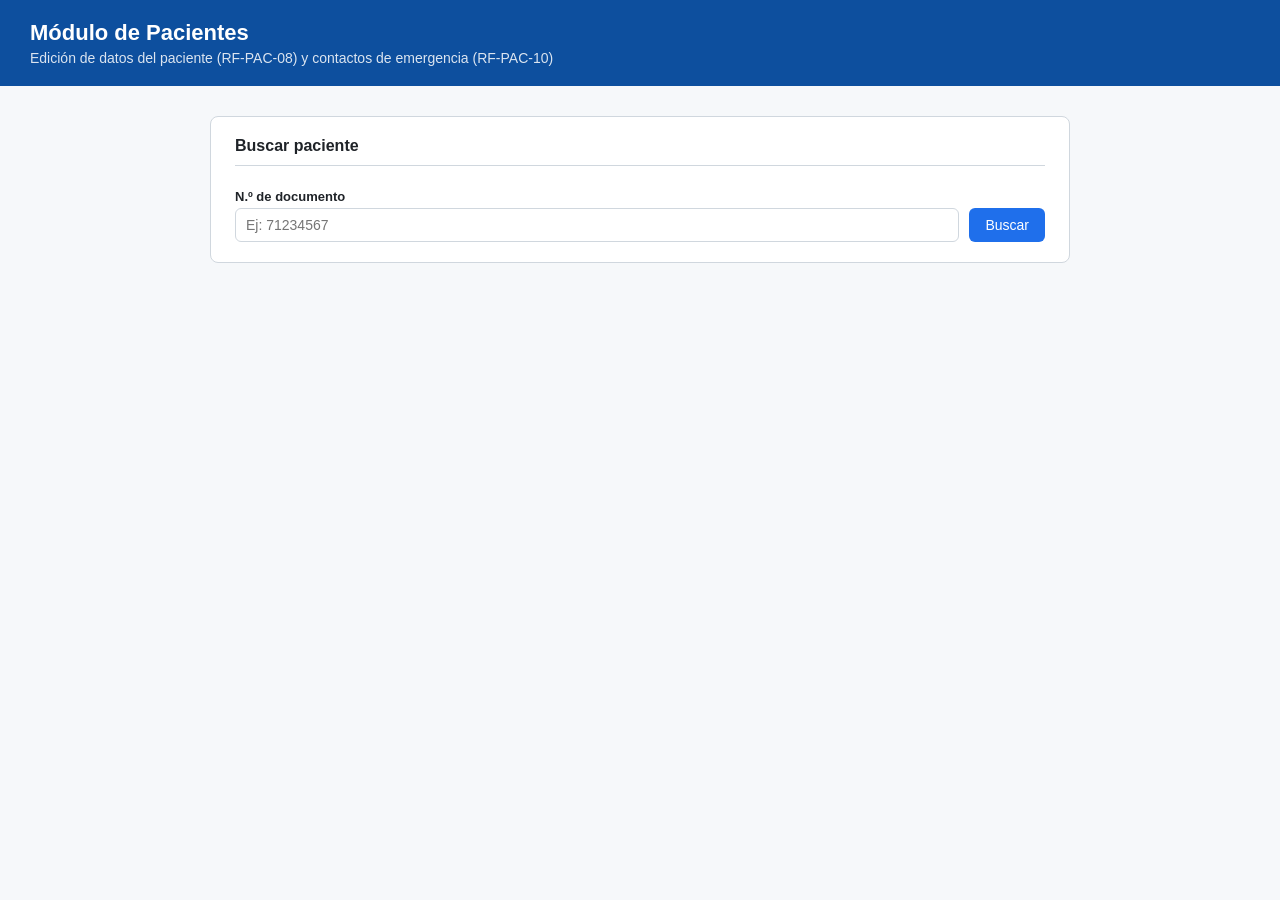
==== pacientes/src/main/resources/static/index.html @ 8ce9648b "agrega interfaz web para editar paciente y gestionar contactos de emergencia (RF-PAC-08, RF-PAC-10)" ====
<!DOCTYPE html>
<html lang="es">
<head>
<meta charset="UTF-8">
<meta name="viewport" content="width=device-width, initial-scale=1.0">
<title>Pacientes - Buscar</title>
<link rel="stylesheet" href="css/estilos.css">
</head>
<body>

<header>
    <h1>Módulo de Pacientes</h1>
    <p>Edición de datos del paciente (RF-PAC-08) y contactos de emergencia (RF-PAC-10)</p>
</header>

<main>
    <section>
        <h2>Buscar paciente</h2>
        <div class="fila-busqueda">
            <div>
                <label for="inputBusqueda">N.º de documento</label>
                <input id="inputBusqueda" type="text" placeholder="Ej: 71234567">
            </div>
            <button onclick="buscarPaciente()">Buscar</button>
        </div>
        <div id="mensajeBusqueda" class="mensaje"></div>
    </section>
</main>

<script src="js/comun.js"></script>
<script>
    async function buscarPaciente() {
        const documento = document.getElementById('inputBusqueda').value.trim();
        if (!documento) {
            mostrarMensaje('mensajeBusqueda', 'Ingresa un número de documento.', 'error');
            return;
        }
        try {
            const resp = await fetch(`${API_BASE}/documento/${encodeURIComponent(documento)}`);
            if (resp.status === 404) {
                mostrarMensaje('mensajeBusqueda', 'No se encontró ningún paciente con ese documento.', 'error');
                return;
            }
            if (!resp.ok) throw new Error('Error al buscar paciente');

            const paciente = await resp.json();
            irAPaciente(paciente.idPaciente);
        } catch (err) {
            mostrarMensaje('mensajeBusqueda', 'Error de conexión con la API: ' + err.message, 'error');
        }
    }

    document.getElementById('inputBusqueda').addEventListener('keydown', (e) => {
        if (e.key === 'Enter') buscarPaciente();
    });
</script>

</body>
</html>
---- pacientes/src/main/resources/static/css/estilos.css ----
:root {
    --azul: #1f6feb;
    --azul-oscuro: #0d4f9e;
    --gris-borde: #d0d7de;
    --gris-fondo: #f6f8fa;
    --verde: #1a7f37;
    --rojo: #cf222e;
}
* { box-sizing: border-box; }
body {
    font-family: Segoe UI, Arial, sans-serif;
    background: var(--gris-fondo);
    margin: 0;
    padding: 0 0 60px 0;
    color: #1f2328;
}
header {
    background: var(--azul-oscuro);
    color: white;
    padding: 20px 30px;
}
header h1 { margin: 0; font-size: 22px; }
header p { margin: 4px 0 0; opacity: 0.85; font-size: 14px; }
nav.tabs {
    background: white;
    border-bottom: 1px solid var(--gris-borde);
    padding: 0 30px;
    display: flex;
    gap: 20px;
}
nav.tabs a {
    display: inline-block;
    padding: 12px 4px;
    color: #57606a;
    text-decoration: none;
    font-size: 14px;
    border-bottom: 2px solid transparent;
}
nav.tabs a.activo {
    color: var(--azul-oscuro);
    font-weight: 600;
    border-bottom-color: var(--azul);
}
main {
    max-width: 900px;
    margin: 30px auto;
    padding: 0 20px;
}
section {
    background: white;
    border: 1px solid var(--gris-borde);
    border-radius: 8px;
    padding: 20px 24px;
    margin-bottom: 24px;
}
section h2 {
    font-size: 16px;
    margin-top: 0;
    border-bottom: 1px solid var(--gris-borde);
    padding-bottom: 10px;
}
label {
    display: block;
    font-size: 13px;
    font-weight: 600;
    margin-bottom: 4px;
    margin-top: 10px;
}
input, select {
    width: 100%;
    padding: 8px 10px;
    border: 1px solid var(--gris-borde);
    border-radius: 6px;
    font-size: 14px;
}
.grid-2 {
    display: grid;
    grid-template-columns: 1fr 1fr;
    gap: 0 16px;
}
.grid-3 {
    display: grid;
    grid-template-columns: 1fr 1fr 1fr;
    gap: 0 16px;
}
.fila-busqueda {
    display: flex;
    gap: 10px;
    align-items: flex-end;
}
.fila-busqueda > div { flex: 1; }
button {
    background: var(--azul);
    color: white;
    border: none;
    padding: 9px 16px;
    border-radius: 6px;
    font-size: 14px;
    cursor: pointer;
    margin-top: 14px;
}
button:hover { background: var(--azul-oscuro); }
button.secundario {
    background: white;
    color: var(--azul);
    border: 1px solid var(--azul);
}
button.secundario:hover { background: #eef4ff; }
table {
    width: 100%;
    border-collapse: collapse;
    margin-top: 14px;
    font-size: 14px;
}
th, td {
    text-align: left;
    padding: 8px 10px;
    border-bottom: 1px solid var(--gris-borde);
}
th { background: var(--gris-fondo); }
.badge {
    display: inline-block;
    padding: 2px 8px;
    border-radius: 12px;
    font-size: 12px;
    font-weight: 600;
}
.badge.si { background: #dafbe1; color: var(--verde); }
.badge.no { background: #eee; color: #555; }
.mensaje {
    padding: 10px 14px;
    border-radius: 6px;
    margin-top: 12px;
    font-size: 14px;
    display: none;
}
.mensaje.ok { background: #dafbe1; color: var(--verde); display: block; }
.mensaje.error { background: #ffebe9; color: var(--rojo); display: block; }
.oculto { display: none; }
.accion-link {
    color: var(--azul);
    cursor: pointer;
    font-size: 13px;
    margin-right: 10px;
}
#infoPaciente {
    font-size: 14px;
    color: #57606a;
    margin-top: 4px;
}
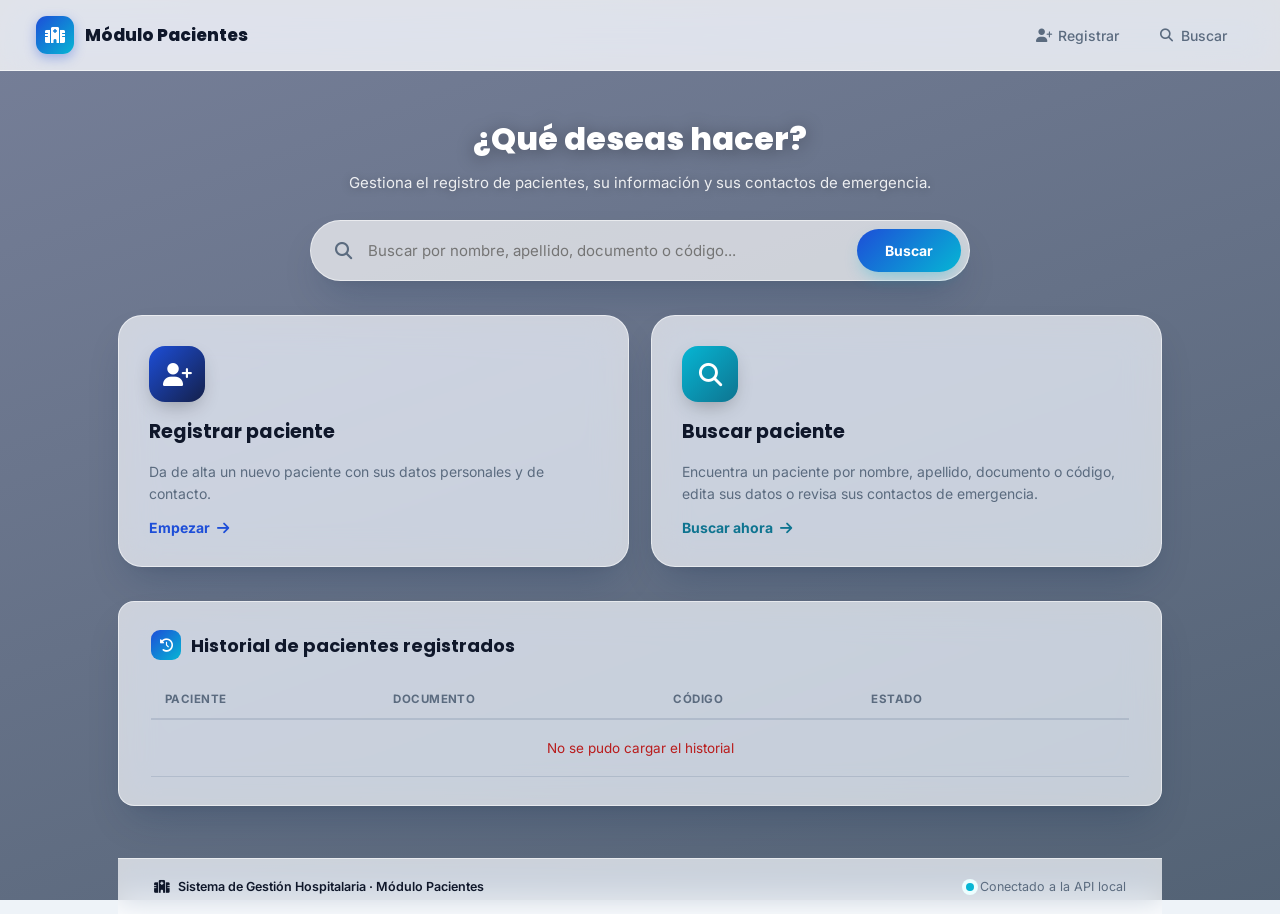
==== commit d7bd8287: "agrega interfaz web moderna" ====
--- a/pacientes/src/main/resources/static/index.html
+++ b/pacientes/src/main/resources/static/index.html
@@ -3,56 +3,125 @@
 <head>
 <meta charset="UTF-8">
 <meta name="viewport" content="width=device-width, initial-scale=1.0">
-<title>Pacientes - Buscar</title>
+<title>Pacientes - Inicio</title>
+<link rel="preconnect" href="https://fonts.googleapis.com">
+<link rel="preconnect" href="https://fonts.gstatic.com" crossorigin>
+<link href="https://fonts.googleapis.com/css2?family=Poppins:wght@600;700;800&family=Inter:wght@400;500;600;700&display=swap" rel="stylesheet">
+<link rel="stylesheet" href="https://cdnjs.cloudflare.com/ajax/libs/font-awesome/6.5.2/css/all.min.css">
 <link rel="stylesheet" href="css/estilos.css">
 </head>
 <body>
 
-<header>
-    <h1>Módulo de Pacientes</h1>
-    <p>Edición de datos del paciente (RF-PAC-08) y contactos de emergencia (RF-PAC-10)</p>
-</header>
+<div class="navbar">
+    <a href="index.html" class="logo">
+        <span class="icono"><i class="fa-solid fa-hospital"></i></span>
+        Módulo Pacientes
+    </a>
+    <nav>
+        <a href="registrar.html"><i class="fa-solid fa-user-plus"></i> Registrar</a>
+        <a href="buscar.html"><i class="fa-solid fa-magnifying-glass"></i> Buscar</a>
+    </nav>
+</div>
 
-<main>
-    <section>
-        <h2>Buscar paciente</h2>
-        <div class="fila-busqueda">
-            <div>
-                <label for="inputBusqueda">N.º de documento</label>
-                <input id="inputBusqueda" type="text" placeholder="Ej: 71234567">
-            </div>
-            <button onclick="buscarPaciente()">Buscar</button>
+<div class="contenido">
+    <div class="hero">
+        <h1>¿Qué deseas hacer?</h1>
+        <p>Gestiona el registro de pacientes, su información y sus contactos de emergencia.</p>
+
+        <form class="busqueda-hero" onsubmit="buscarDesdeHome(event)">
+            <i class="fa-solid fa-magnifying-glass"></i>
+            <input id="inputBusquedaHome" type="text" placeholder="Buscar por nombre, apellido, documento o código...">
+            <button type="submit">Buscar</button>
+        </form>
+    </div>
+
+    <div class="acciones-grid">
+        <a href="registrar.html" class="accion-card registrar">
+            <div class="icono-grande"><i class="fa-solid fa-user-plus"></i></div>
+            <h3>Registrar paciente</h3>
+            <p>Da de alta un nuevo paciente con sus datos personales y de contacto.</p>
+            <span class="ir">Empezar <i class="fa-solid fa-arrow-right"></i></span>
+        </a>
+
+        <a href="buscar.html" class="accion-card buscar">
+            <div class="icono-grande"><i class="fa-solid fa-magnifying-glass"></i></div>
+            <h3>Buscar paciente</h3>
+            <p>Encuentra un paciente por nombre, apellido, documento o código, edita sus datos o revisa sus contactos de emergencia.</p>
+            <span class="ir">Buscar ahora <i class="fa-solid fa-arrow-right"></i></span>
+        </a>
+    </div>
+
+    <div class="card">
+        <h2><i class="fa-solid fa-clock-rotate-left"></i> Historial de pacientes registrados</h2>
+        <div class="tabla-wrap">
+            <table class="historial">
+                <thead>
+                    <tr>
+                        <th>Paciente</th>
+                        <th>Documento</th>
+                        <th>Código</th>
+                        <th>Estado</th>
+                        <th></th>
+                    </tr>
+                </thead>
+                <tbody id="cuerpoHistorial">
+                    <tr><td colspan="5" style="color:#888; text-align:center; padding:24px;">Cargando pacientes...</td></tr>
+                </tbody>
+            </table>
         </div>
-        <div id="mensajeBusqueda" class="mensaje"></div>
-    </section>
-</main>
+    </div>
+
+    <div id="pieDePagina"></div>
+</div>
 
 <script src="js/comun.js"></script>
 <script>
-    async function buscarPaciente() {
-        const documento = document.getElementById('inputBusqueda').value.trim();
-        if (!documento) {
-            mostrarMensaje('mensajeBusqueda', 'Ingresa un número de documento.', 'error');
-            return;
-        }
+    function buscarDesdeHome(event) {
+        event.preventDefault();
+        const termino = document.getElementById('inputBusquedaHome').value.trim();
+        if (!termino) return;
+        window.location.href = `buscar.html?q=${encodeURIComponent(termino)}`;
+    }
+
+    async function cargarHistorial() {
+        const cuerpo = document.getElementById('cuerpoHistorial');
         try {
-            const resp = await fetch(`${API_BASE}/documento/${encodeURIComponent(documento)}`);
-            if (resp.status === 404) {
-                mostrarMensaje('mensajeBusqueda', 'No se encontró ningún paciente con ese documento.', 'error');
+            const resp = await fetch(API_BASE);
+            if (!resp.ok) throw new Error('No se pudo cargar el historial');
+            const pacientes = await resp.json();
+
+            if (pacientes.length === 0) {
+                cuerpo.innerHTML = `<tr><td colspan="5"><div class="vacio"><i class="fa-solid fa-folder-open"></i>Todavía no hay pacientes registrados.</div></td></tr>`;
                 return;
             }
-            if (!resp.ok) throw new Error('Error al buscar paciente');
 
-            const paciente = await resp.json();
-            irAPaciente(paciente.idPaciente);
+            cuerpo.innerHTML = '';
+            pacientes.forEach(p => {
+                const fila = document.createElement('tr');
+                fila.innerHTML = `
+                    <td>
+                        <div class="celda-paciente">
+                            <div class="avatar">${iniciales(p.nombres, p.apellidoPaterno)}</div>
+                            <span>${escapeHtml(p.nombres ?? '')} ${escapeHtml(p.apellidoPaterno ?? '')}</span>
+                        </div>
+                    </td>
+                    <td>${escapeHtml(p.numeroDocumento ?? '-')}</td>
+                    <td>${escapeHtml(p.codigoPaciente ?? '-')}</td>
+                    <td><span class="badge ${p.estado === 'Activo' ? 'si' : 'no'}">${escapeHtml(p.estado ?? '-')}</span></td>
+                    <td>
+                        <button class="icon-btn" title="Ver ficha" onclick="irAPaciente(${p.idPaciente})">
+                            <i class="fa-solid fa-arrow-right"></i>
+                        </button>
+                    </td>
+                `;
+                cuerpo.appendChild(fila);
+            });
         } catch (err) {
-            mostrarMensaje('mensajeBusqueda', 'Error de conexión con la API: ' + err.message, 'error');
+            cuerpo.innerHTML = `<tr><td colspan="5" style="color:#b91c1c; text-align:center; padding:20px;">${err.message}</td></tr>`;
         }
     }
 
-    document.getElementById('inputBusqueda').addEventListener('keydown', (e) => {
-        if (e.key === 'Enter') buscarPaciente();
-    });
+    cargarHistorial();
 </script>
 
 </body>
--- a/pacientes/src/main/resources/static/css/estilos.css
+++ b/pacientes/src/main/resources/static/css/estilos.css
@@ -1,150 +1,482 @@
 :root {
-    --azul: #1f6feb;
-    --azul-oscuro: #0d4f9e;
-    --gris-borde: #d0d7de;
-    --gris-fondo: #f6f8fa;
-    --verde: #1a7f37;
-    --rojo: #cf222e;
-}
+    --primary: #1d4ed8;
+    --primary-dark: #14204a;
+    --primary-light: #eef2ff;
+    --accent: #06b6d4;
+    --accent-dark: #0e7490;
+    --accent-light: #ecfeff;
+    --bg: #eef3f8;
+    --surface: #ffffff;
+    --border: rgba(15, 45, 80, .12);
+    --text: #0f172a;
+    --text-muted: #5b6b7f;
+    --success: #0d9488;
+    --success-bg: #dcfaf3;
+    --danger: #dc2626;
+    --danger-bg: #fee2e2;
+    --radius-sm: 10px;
+    --radius: 16px;
+    --radius-lg: 24px;
+    --glass-bg: rgba(255, 255, 255, .68);
+    --glass-border: rgba(255, 255, 255, .55);
+    --shadow: 0 1px 3px rgba(15, 23, 42, .08), 0 1px 2px rgba(15, 23, 42, .04);
+    --shadow-lg: 0 20px 40px -14px rgba(10, 40, 80, .28), 0 6px 14px -8px rgba(15, 23, 42, .1);
+}
+
 * { box-sizing: border-box; }
+html { min-height: 100%; }
+
+@keyframes entrarSuave {
+    from { opacity: 0; transform: translateY(14px); }
+    to { opacity: 1; transform: translateY(0); }
+}
+
 body {
-    font-family: Segoe UI, Arial, sans-serif;
-    background: var(--gris-fondo);
+    font-family: 'Inter', system-ui, -apple-system, 'Segoe UI', Arial, sans-serif;
     margin: 0;
-    padding: 0 0 60px 0;
-    color: #1f2328;
-}
-header {
-    background: var(--azul-oscuro);
-    color: white;
-    padding: 20px 30px;
-}
-header h1 { margin: 0; font-size: 22px; }
-header p { margin: 4px 0 0; opacity: 0.85; font-size: 14px; }
-nav.tabs {
-    background: white;
-    border-bottom: 1px solid var(--gris-borde);
-    padding: 0 30px;
-    display: flex;
-    gap: 20px;
-}
-nav.tabs a {
-    display: inline-block;
-    padding: 12px 4px;
-    color: #57606a;
+    padding: 0;
+    color: var(--text);
+    -webkit-font-smoothing: antialiased;
+    min-height: 100vh;
+    display: flex;
+    flex-direction: column;
+
+    background-color: var(--bg);
+    background-image:
+        linear-gradient(160deg, rgba(20, 32, 74, .55), rgba(10, 30, 55, .68)),
+        url("https://images.pexels.com/photos/6129870/pexels-photo-6129870.jpeg?auto=compress&cs=tinysrgb&w=1920");
+    background-size: cover;
+    background-position: center top;
+    background-repeat: no-repeat;
+    background-attachment: fixed;
+}
+
+h1, h2, h3 { font-family: 'Poppins', 'Inter', sans-serif; }
+
+/* ---------- NAVBAR ---------- */
+.navbar {
+    position: sticky;
+    top: 0;
+    z-index: 20;
+    background: rgba(255, 255, 255, .78);
+    backdrop-filter: blur(16px) saturate(180%);
+    -webkit-backdrop-filter: blur(16px) saturate(180%);
+    border-bottom: 1px solid var(--glass-border);
+    display: flex;
+    align-items: center;
+    justify-content: space-between;
+    padding: 16px 36px;
+}
+.navbar .logo {
+    display: flex;
+    align-items: center;
+    gap: 11px;
+    font-weight: 800;
+    font-size: 17px;
+    color: var(--text);
+    text-decoration: none;
+    font-family: 'Poppins', sans-serif;
+}
+.navbar .logo .icono {
+    width: 38px; height: 38px;
+    border-radius: 11px;
+    background: linear-gradient(135deg, var(--primary), var(--accent));
+    display: flex; align-items: center; justify-content: center;
+    color: white;
+    font-size: 16px;
+    box-shadow: 0 4px 12px rgba(29, 78, 216, .35);
+}
+.navbar nav {
+    display: flex;
+    gap: 6px;
+}
+.navbar nav a {
+    display: flex;
+    align-items: center;
+    gap: 7px;
+    padding: 9px 17px;
+    border-radius: 999px;
+    color: var(--text-muted);
     text-decoration: none;
     font-size: 14px;
-    border-bottom: 2px solid transparent;
-}
-nav.tabs a.activo {
-    color: var(--azul-oscuro);
+    font-weight: 500;
+    transition: background .18s ease, color .18s ease, transform .12s ease;
+}
+.navbar nav a i { font-size: 13px; width: 15px; text-align: center; }
+.navbar nav a:hover { background: rgba(29, 78, 216, .08); color: var(--primary-dark); transform: translateY(-1px); }
+.navbar nav a.activo { background: linear-gradient(135deg, var(--primary), var(--accent)); color: white; font-weight: 700; box-shadow: 0 4px 10px rgba(6, 182, 212, .3); }
+
+/* ---------- LAYOUT ---------- */
+.contenido {
+    flex: 1;
+    max-width: 1100px;
+    width: 100%;
+    margin: 0 auto;
+    padding: 44px 28px 0;
+}
+.hero { text-align: center; margin-bottom: 34px; animation: entrarSuave .5s ease both; }
+.hero h1 { font-size: 32px; margin: 0 0 10px; font-weight: 800; color: #ffffff; text-shadow: 0 2px 18px rgba(0,0,0,.35); }
+.hero p { color: rgba(255,255,255,.88); font-size: 15px; margin: 0; text-shadow: 0 1px 10px rgba(0,0,0,.3); }
+
+.busqueda-hero {
+    max-width: 660px;
+    margin: 28px auto 0;
+    display: flex;
+    gap: 10px;
+    background: var(--glass-bg);
+    backdrop-filter: blur(18px) saturate(180%);
+    -webkit-backdrop-filter: blur(18px) saturate(180%);
+    border: 1px solid var(--glass-border);
+    border-radius: 999px;
+    padding: 8px 8px 8px 24px;
+    box-shadow: var(--shadow-lg);
+}
+.busqueda-hero i { color: var(--text-muted); font-size: 17px; align-self: center; }
+.busqueda-hero input { border: none; background: transparent; padding: 12px 6px; font-size: 15px; }
+.busqueda-hero input:focus { box-shadow: none; }
+.busqueda-hero button { margin-top: 0; padding: 13px 28px; }
+
+.card {
+    background: var(--glass-bg);
+    backdrop-filter: blur(18px) saturate(180%);
+    -webkit-backdrop-filter: blur(18px) saturate(180%);
+    border: 1px solid var(--glass-border);
+    border-radius: var(--radius);
+    padding: 28px 32px;
+    margin-bottom: 26px;
+    box-shadow: var(--shadow-lg);
+    animation: entrarSuave .45s ease both;
+}
+.card h2 {
+    font-size: 18px;
+    margin: 0 0 20px;
+    font-weight: 700;
+    display: flex;
+    align-items: center;
+    gap: 10px;
+}
+.card h2 i {
+    color: white;
+    background: linear-gradient(135deg, var(--primary), var(--accent));
+    width: 30px; height: 30px;
+    border-radius: 9px;
+    display: inline-flex; align-items: center; justify-content: center;
+    font-size: 13px;
+}
+
+/* ---------- ACTION CARDS (home) ---------- */
+.acciones-grid { display: grid; grid-template-columns: 1fr 1fr; gap: 22px; margin-bottom: 34px; }
+
+.btn-volver {
+    background: rgba(255,255,255,.55);
+    color: var(--text-muted);
+    border: 1.5px solid var(--border);
+    box-shadow: none;
+    padding: 9px 18px;
+    font-size: 13.5px;
     font-weight: 600;
-    border-bottom-color: var(--azul);
-}
-main {
-    max-width: 900px;
-    margin: 30px auto;
-    padding: 0 20px;
-}
-section {
-    background: white;
-    border: 1px solid var(--gris-borde);
-    border-radius: 8px;
-    padding: 20px 24px;
-    margin-bottom: 24px;
-}
-section h2 {
-    font-size: 16px;
     margin-top: 0;
-    border-bottom: 1px solid var(--gris-borde);
-    padding-bottom: 10px;
-}
+    margin-bottom: 22px;
+}
+.btn-volver:hover { background: #fff; color: var(--primary-dark); border-color: var(--accent); transform: translateY(-1px); box-shadow: var(--shadow); }
+@media (max-width: 640px) { .acciones-grid { grid-template-columns: 1fr; } }
+.accion-card {
+    background: var(--glass-bg);
+    backdrop-filter: blur(18px) saturate(180%);
+    -webkit-backdrop-filter: blur(18px) saturate(180%);
+    border: 1px solid var(--glass-border);
+    border-radius: var(--radius-lg);
+    padding: 30px;
+    text-decoration: none;
+    color: var(--text);
+    display: flex;
+    flex-direction: column;
+    gap: 15px;
+    box-shadow: var(--shadow-lg);
+    transition: transform .22s cubic-bezier(.2,.8,.2,1), box-shadow .22s ease, border-color .22s ease;
+    animation: entrarSuave .5s ease both;
+}
+.accion-card:hover {
+    transform: translateY(-6px) scale(1.01);
+    box-shadow: 0 28px 50px -16px rgba(10, 40, 80, .38);
+    border-color: rgba(255,255,255,.9);
+}
+.accion-card .icono-grande {
+    width: 56px; height: 56px;
+    border-radius: 16px;
+    display: flex; align-items: center; justify-content: center;
+    color: white;
+    font-size: 23px;
+    box-shadow: 0 8px 20px -6px rgba(0,0,0,.3);
+}
+.accion-card.registrar .icono-grande { background: linear-gradient(135deg, var(--primary), var(--primary-dark)); }
+.accion-card.buscar .icono-grande { background: linear-gradient(135deg, var(--accent), var(--accent-dark)); }
+.accion-card h3 { margin: 0; font-size: 19px; }
+.accion-card p { margin: 0; color: var(--text-muted); font-size: 14px; line-height: 1.55; }
+.accion-card .ir { margin-top: auto; display: flex; align-items: center; gap: 7px; font-weight: 700; font-size: 14px; transition: gap .18s ease; }
+.accion-card:hover .ir { gap: 11px; }
+.accion-card.registrar .ir { color: var(--primary); }
+.accion-card.buscar .ir { color: var(--accent-dark); }
+
+/* ---------- FORM ---------- */
 label {
     display: block;
+    font-size: 12px;
+    font-weight: 700;
+    color: var(--text-muted);
+    margin-bottom: 6px;
+    margin-top: 16px;
+    text-transform: uppercase;
+    letter-spacing: .03em;
+}
+input, select {
+    width: 100%;
+    padding: 11px 13px;
+    border: 1.5px solid var(--border);
+    border-radius: var(--radius-sm);
+    font-size: 14px;
+    font-family: inherit;
+    background: rgba(255,255,255,.75);
+    transition: border-color .18s ease, box-shadow .18s ease, background .18s ease;
+}
+input:focus, select:focus {
+    outline: none;
+    border-color: var(--accent);
+    background: #fff;
+    box-shadow: 0 0 0 4px var(--accent-light);
+}
+.grid-2 { display: grid; grid-template-columns: 1fr 1fr; gap: 0 18px; }
+.grid-3 { display: grid; grid-template-columns: 1fr 1fr 1fr; gap: 0 18px; }
+@media (max-width: 640px) { .grid-2, .grid-3 { grid-template-columns: 1fr; } }
+
+.seccion-form {
+    font-size: 12px;
+    font-weight: 800;
+    color: var(--accent-dark);
+    text-transform: uppercase;
+    letter-spacing: .05em;
+    margin-top: 26px;
+    padding-top: 16px;
+    border-top: 1px dashed var(--border);
+}
+.seccion-form:first-child { margin-top: 0; padding-top: 0; border-top: none; }
+
+/* ---------- BUTTONS ---------- */
+button, .btn {
+    background: linear-gradient(135deg, var(--primary), var(--accent));
+    color: white;
+    border: none;
+    padding: 12px 22px;
+    border-radius: 999px;
+    font-size: 14px;
+    font-weight: 700;
+    font-family: inherit;
+    cursor: pointer;
+    margin-top: 20px;
+    display: inline-flex;
+    align-items: center;
+    gap: 8px;
+    transition: transform .16s cubic-bezier(.2,.8,.2,1), box-shadow .16s ease, filter .16s ease;
+    text-decoration: none;
+    box-shadow: 0 8px 18px -6px rgba(6, 182, 212, .45);
+}
+button:hover, .btn:hover { transform: translateY(-2px); box-shadow: 0 12px 24px -6px rgba(6, 182, 212, .55); filter: brightness(1.04); }
+button:active, .btn:active { transform: translateY(0) scale(.97); }
+button.secundario, .btn.secundario {
+    background: rgba(255,255,255,.6);
+    color: var(--primary-dark);
+    border: 1.5px solid var(--border);
+    box-shadow: none;
+}
+button.secundario:hover, .btn.secundario:hover { background: #fff; border-color: var(--accent); color: var(--accent-dark); transform: translateY(-2px); box-shadow: var(--shadow); }
+button i { font-size: 13px; }
+
+/* ---------- BUSCADOR (segmented control) ---------- */
+.fila-busqueda {
+    display: flex;
+    gap: 10px;
+    align-items: center;
+    background: rgba(255,255,255,.55);
+    border: 1.5px solid var(--border);
+    border-radius: 999px;
+    padding: 6px 6px 6px 20px;
+}
+.fila-busqueda i { flex-shrink: 0; color: var(--text-muted); }
+.fila-busqueda input { border: none; background: transparent; padding: 9px 4px; }
+.fila-busqueda input:focus { box-shadow: none; background: transparent; }
+.fila-busqueda button { margin-top: 0; padding: 11px 24px; }
+
+.filtros {
+    display: flex;
+    gap: 3px;
+    margin: 18px 0 6px;
+    background: rgba(15, 45, 80, .06);
+    border: 1px solid var(--border);
+    border-radius: 999px;
+    padding: 4px;
+}
+.filtro-pill {
+    flex: 1;
+    text-align: center;
+    padding: 9px 12px;
+    border-radius: 999px;
+    border: none;
+    background: transparent;
+    color: var(--text-muted);
     font-size: 13px;
     font-weight: 600;
-    margin-bottom: 4px;
-    margin-top: 10px;
-}
-input, select {
-    width: 100%;
-    padding: 8px 10px;
-    border: 1px solid var(--gris-borde);
-    border-radius: 6px;
-    font-size: 14px;
-}
-.grid-2 {
-    display: grid;
-    grid-template-columns: 1fr 1fr;
-    gap: 0 16px;
-}
-.grid-3 {
-    display: grid;
-    grid-template-columns: 1fr 1fr 1fr;
-    gap: 0 16px;
-}
-.fila-busqueda {
-    display: flex;
+    cursor: pointer;
+    transition: all .2s cubic-bezier(.2,.8,.2,1);
+    margin-top: 0;
+    box-shadow: none;
+    white-space: nowrap;
+}
+.filtro-pill:hover { color: var(--text); }
+.filtro-pill.activo {
+    background: linear-gradient(135deg, var(--primary), var(--accent));
+    color: white;
+    box-shadow: 0 6px 14px -4px rgba(6, 182, 212, .45);
+}
+
+/* ---------- RESULTADOS / LISTAS EN TARJETA ---------- */
+.lista-resultados { margin-top: 20px; display: flex; flex-direction: column; gap: 12px; }
+.item-resultado {
+    display: flex;
+    align-items: center;
+    gap: 16px;
+    padding: 16px 18px;
+    background: rgba(255,255,255,.5);
+    border: 1.5px solid var(--border);
+    border-radius: var(--radius);
+    transition: border-color .18s ease, box-shadow .18s ease, transform .18s ease, background .18s ease;
+}
+.item-resultado:hover { border-color: var(--accent); box-shadow: var(--shadow-lg); transform: translateY(-2px); background: rgba(255,255,255,.75); }
+.avatar {
+    width: 44px; height: 44px;
+    border-radius: 50%;
+    background: linear-gradient(135deg, var(--primary), var(--primary-dark));
+    color: white;
+    display: flex; align-items: center; justify-content: center;
+    font-weight: 700;
+    font-size: 15px;
+    flex-shrink: 0;
+    box-shadow: 0 4px 10px rgba(0,0,0,.15);
+}
+.avatar.contacto { background: linear-gradient(135deg, #d97706, #92400e); }
+.item-info { flex: 1; min-width: 0; }
+.item-info .nombre { font-weight: 700; font-size: 15.5px; }
+.item-info .meta { font-size: 13px; color: var(--text-muted); margin-top: 3px; }
+.item-acciones { display: flex; align-items: center; gap: 10px; flex-shrink: 0; }
+
+.badge {
+    display: inline-flex;
+    align-items: center;
+    padding: 4px 11px;
+    border-radius: 999px;
+    font-size: 12px;
+    font-weight: 700;
+}
+.badge.si { background: var(--success-bg); color: #0f766e; }
+.badge.no { background: rgba(91,107,127,.12); color: var(--text-muted); }
+
+.vacio { text-align: center; padding: 40px 20px; color: var(--text-muted); font-size: 14px; }
+.vacio i { display: block; font-size: 32px; margin-bottom: 14px; opacity: .35; }
+
+/* ---------- TABLA HISTORIAL ---------- */
+.tabla-wrap { overflow-x: auto; margin-top: 8px; }
+table.historial { width: 100%; border-collapse: collapse; font-size: 13.5px; }
+table.historial thead th {
+    text-align: left;
+    font-size: 11.5px;
+    text-transform: uppercase;
+    letter-spacing: .04em;
+    color: var(--text-muted);
+    padding: 12px 14px;
+    border-bottom: 2px solid var(--border);
+}
+table.historial tbody td { padding: 14px; border-bottom: 1px solid var(--border); vertical-align: middle; }
+table.historial tbody tr { transition: background .15s ease; }
+table.historial tbody tr:hover { background: rgba(6, 182, 212, .08); }
+table.historial .celda-paciente { display: flex; align-items: center; gap: 11px; }
+table.historial .avatar { width: 34px; height: 34px; font-size: 12px; }
+.icon-btn {
+    width: 34px; height: 34px;
+    border-radius: 50%;
+    display: inline-flex; align-items: center; justify-content: center;
+    background: var(--primary-light);
+    color: var(--primary-dark);
+    border: none;
+    cursor: pointer;
+    margin-top: 0;
+    box-shadow: none;
+    padding: 0;
+    transition: all .18s ease;
+}
+.icon-btn:hover { background: linear-gradient(135deg, var(--primary), var(--accent)); color: white; transform: scale(1.08); }
+
+/* ---------- MENSAJES ---------- */
+.mensaje {
+    display: none;
+    align-items: center;
+    gap: 9px;
+    padding: 13px 17px;
+    border-radius: var(--radius-sm);
+    margin-top: 16px;
+    font-size: 13.5px;
+    font-weight: 500;
+    animation: entrarSuave .3s ease both;
+}
+.mensaje.ok { background: var(--success-bg); color: #0f5132; display: flex; }
+.mensaje.error { background: var(--danger-bg); color: #7f1d1d; display: flex; }
+
+.oculto { display: none !important; }
+
+/* ---------- RESUMEN DE PACIENTE (ficha) ---------- */
+.resumen-paciente {
+    display: flex;
+    align-items: center;
+    gap: 20px;
+    padding: 24px 28px;
+    background: var(--glass-bg);
+    backdrop-filter: blur(18px) saturate(180%);
+    -webkit-backdrop-filter: blur(18px) saturate(180%);
+    border: 1px solid var(--glass-border);
+    border-radius: var(--radius-lg);
+    margin-bottom: 26px;
+    box-shadow: var(--shadow-lg);
+    animation: entrarSuave .45s ease both;
+}
+.resumen-paciente .avatar { width: 60px; height: 60px; font-size: 21px; }
+.resumen-paciente .datos { flex: 1; min-width: 0; }
+.resumen-paciente .datos h2 { margin: 0; font-size: 20px; border: none; padding: 0; }
+.resumen-paciente .datos .meta { color: var(--text-muted); font-size: 13.5px; margin-top: 5px; display: flex; gap: 12px; flex-wrap: wrap; align-items: center; }
+.resumen-paciente .cta { flex-shrink: 0; }
+
+/* ---------- FOOTER ---------- */
+footer.pie {
+    margin-top: 52px;
+    border-top: 1px solid var(--glass-border);
+    background: rgba(255, 255, 255, .7);
+    backdrop-filter: blur(14px) saturate(180%);
+    -webkit-backdrop-filter: blur(14px) saturate(180%);
+    padding: 20px 36px;
+    display: flex;
+    align-items: center;
+    justify-content: space-between;
+    flex-wrap: wrap;
     gap: 10px;
-    align-items: flex-end;
-}
-.fila-busqueda > div { flex: 1; }
-button {
-    background: var(--azul);
-    color: white;
-    border: none;
-    padding: 9px 16px;
-    border-radius: 6px;
-    font-size: 14px;
-    cursor: pointer;
-    margin-top: 14px;
-}
-button:hover { background: var(--azul-oscuro); }
-button.secundario {
-    background: white;
-    color: var(--azul);
-    border: 1px solid var(--azul);
-}
-button.secundario:hover { background: #eef4ff; }
-table {
-    width: 100%;
-    border-collapse: collapse;
-    margin-top: 14px;
-    font-size: 14px;
-}
-th, td {
-    text-align: left;
-    padding: 8px 10px;
-    border-bottom: 1px solid var(--gris-borde);
-}
-th { background: var(--gris-fondo); }
-.badge {
-    display: inline-block;
-    padding: 2px 8px;
-    border-radius: 12px;
-    font-size: 12px;
-    font-weight: 600;
-}
-.badge.si { background: #dafbe1; color: var(--verde); }
-.badge.no { background: #eee; color: #555; }
-.mensaje {
-    padding: 10px 14px;
-    border-radius: 6px;
-    margin-top: 12px;
-    font-size: 14px;
-    display: none;
-}
-.mensaje.ok { background: #dafbe1; color: var(--verde); display: block; }
-.mensaje.error { background: #ffebe9; color: var(--rojo); display: block; }
-.oculto { display: none; }
-.accion-link {
-    color: var(--azul);
-    cursor: pointer;
-    font-size: 13px;
-    margin-right: 10px;
-}
-#infoPaciente {
-    font-size: 14px;
-    color: #57606a;
-    margin-top: 4px;
-}
+    font-size: 12.5px;
+    color: var(--text-muted);
+}
+footer.pie .marca { display: flex; align-items: center; gap: 8px; font-weight: 600; color: var(--text); }
+footer.pie .estado { display: flex; align-items: center; gap: 6px; }
+footer.pie .punto {
+    width: 8px; height: 8px; border-radius: 50%;
+    background: var(--accent);
+    box-shadow: 0 0 0 4px var(--accent-light);
+    animation: latido 2s ease-in-out infinite;
+}
+@keyframes latido {
+    0%, 100% { box-shadow: 0 0 0 4px var(--accent-light); }
+    50% { box-shadow: 0 0 0 7px rgba(6, 182, 212, .18); }
+}
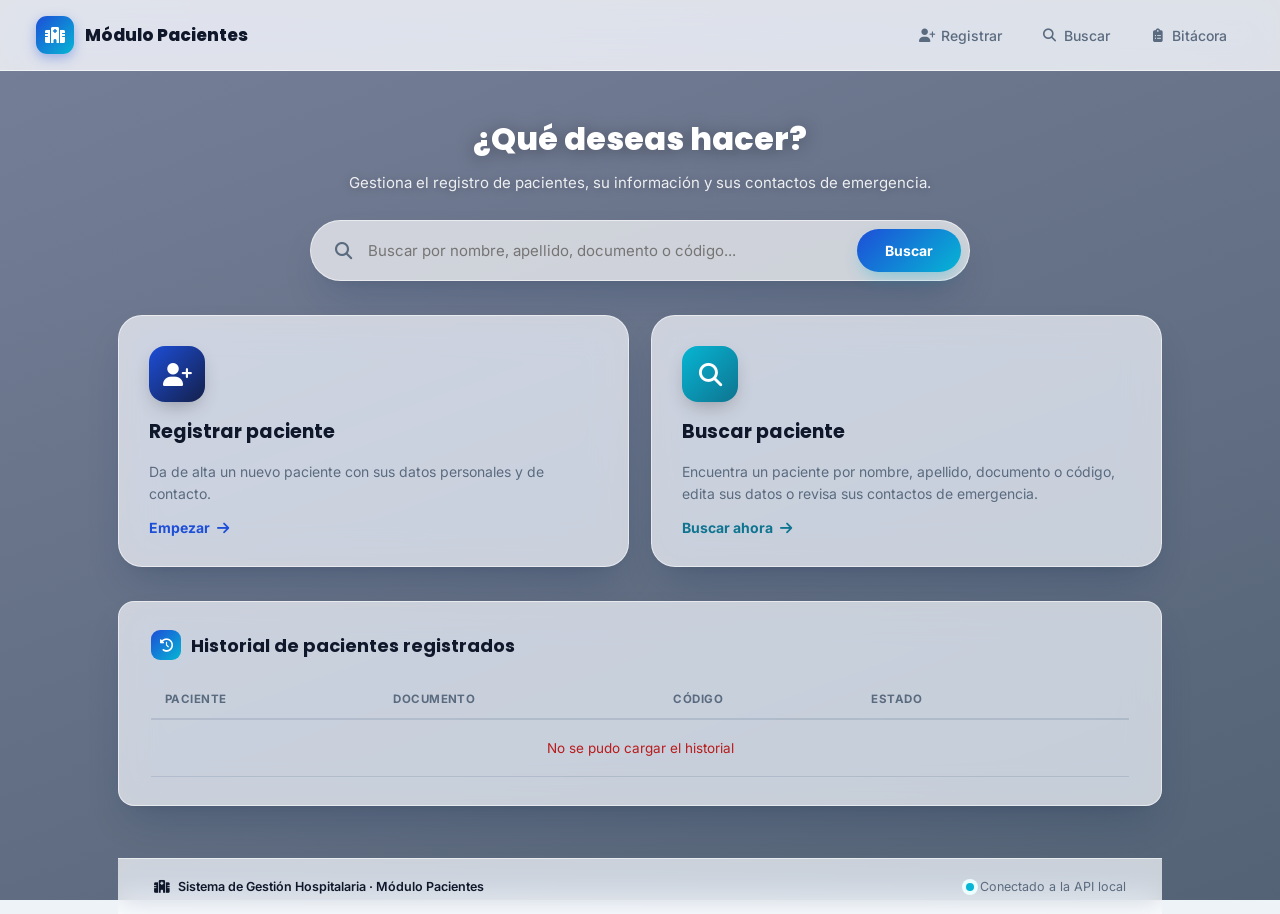
==== commit 37597e8e: "alergias: responder 404 si no existe y validar nombre obligatorio" ====
--- a/pacientes/src/main/resources/static/index.html
+++ b/pacientes/src/main/resources/static/index.html
@@ -1,128 +1,130 @@
-<!DOCTYPE html>
-<html lang="es">
-<head>
-<meta charset="UTF-8">
-<meta name="viewport" content="width=device-width, initial-scale=1.0">
-<title>Pacientes - Inicio</title>
-<link rel="preconnect" href="https://fonts.googleapis.com">
-<link rel="preconnect" href="https://fonts.gstatic.com" crossorigin>
-<link href="https://fonts.googleapis.com/css2?family=Poppins:wght@600;700;800&family=Inter:wght@400;500;600;700&display=swap" rel="stylesheet">
-<link rel="stylesheet" href="https://cdnjs.cloudflare.com/ajax/libs/font-awesome/6.5.2/css/all.min.css">
-<link rel="stylesheet" href="css/estilos.css">
-</head>
-<body>
-
-<div class="navbar">
-    <a href="index.html" class="logo">
-        <span class="icono"><i class="fa-solid fa-hospital"></i></span>
-        Módulo Pacientes
-    </a>
-    <nav>
-        <a href="registrar.html"><i class="fa-solid fa-user-plus"></i> Registrar</a>
-        <a href="buscar.html"><i class="fa-solid fa-magnifying-glass"></i> Buscar</a>
-    </nav>
-</div>
-
-<div class="contenido">
-    <div class="hero">
-        <h1>¿Qué deseas hacer?</h1>
-        <p>Gestiona el registro de pacientes, su información y sus contactos de emergencia.</p>
-
-        <form class="busqueda-hero" onsubmit="buscarDesdeHome(event)">
-            <i class="fa-solid fa-magnifying-glass"></i>
-            <input id="inputBusquedaHome" type="text" placeholder="Buscar por nombre, apellido, documento o código...">
-            <button type="submit">Buscar</button>
-        </form>
-    </div>
-
-    <div class="acciones-grid">
-        <a href="registrar.html" class="accion-card registrar">
-            <div class="icono-grande"><i class="fa-solid fa-user-plus"></i></div>
-            <h3>Registrar paciente</h3>
-            <p>Da de alta un nuevo paciente con sus datos personales y de contacto.</p>
-            <span class="ir">Empezar <i class="fa-solid fa-arrow-right"></i></span>
-        </a>
-
-        <a href="buscar.html" class="accion-card buscar">
-            <div class="icono-grande"><i class="fa-solid fa-magnifying-glass"></i></div>
-            <h3>Buscar paciente</h3>
-            <p>Encuentra un paciente por nombre, apellido, documento o código, edita sus datos o revisa sus contactos de emergencia.</p>
-            <span class="ir">Buscar ahora <i class="fa-solid fa-arrow-right"></i></span>
-        </a>
-    </div>
-
-    <div class="card">
-        <h2><i class="fa-solid fa-clock-rotate-left"></i> Historial de pacientes registrados</h2>
-        <div class="tabla-wrap">
-            <table class="historial">
-                <thead>
-                    <tr>
-                        <th>Paciente</th>
-                        <th>Documento</th>
-                        <th>Código</th>
-                        <th>Estado</th>
-                        <th></th>
-                    </tr>
-                </thead>
-                <tbody id="cuerpoHistorial">
-                    <tr><td colspan="5" style="color:#888; text-align:center; padding:24px;">Cargando pacientes...</td></tr>
-                </tbody>
-            </table>
-        </div>
-    </div>
-
-    <div id="pieDePagina"></div>
-</div>
-
-<script src="js/comun.js"></script>
-<script>
-    function buscarDesdeHome(event) {
-        event.preventDefault();
-        const termino = document.getElementById('inputBusquedaHome').value.trim();
-        if (!termino) return;
-        window.location.href = `buscar.html?q=${encodeURIComponent(termino)}`;
-    }
-
-    async function cargarHistorial() {
-        const cuerpo = document.getElementById('cuerpoHistorial');
-        try {
-            const resp = await fetch(API_BASE);
-            if (!resp.ok) throw new Error('No se pudo cargar el historial');
-            const pacientes = await resp.json();
-
-            if (pacientes.length === 0) {
-                cuerpo.innerHTML = `<tr><td colspan="5"><div class="vacio"><i class="fa-solid fa-folder-open"></i>Todavía no hay pacientes registrados.</div></td></tr>`;
-                return;
-            }
-
-            cuerpo.innerHTML = '';
-            pacientes.forEach(p => {
-                const fila = document.createElement('tr');
-                fila.innerHTML = `
-                    <td>
-                        <div class="celda-paciente">
-                            <div class="avatar">${iniciales(p.nombres, p.apellidoPaterno)}</div>
-                            <span>${escapeHtml(p.nombres ?? '')} ${escapeHtml(p.apellidoPaterno ?? '')}</span>
-                        </div>
-                    </td>
-                    <td>${escapeHtml(p.numeroDocumento ?? '-')}</td>
-                    <td>${escapeHtml(p.codigoPaciente ?? '-')}</td>
-                    <td><span class="badge ${p.estado === 'Activo' ? 'si' : 'no'}">${escapeHtml(p.estado ?? '-')}</span></td>
-                    <td>
-                        <button class="icon-btn" title="Ver ficha" onclick="irAPaciente(${p.idPaciente})">
-                            <i class="fa-solid fa-arrow-right"></i>
-                        </button>
-                    </td>
-                `;
-                cuerpo.appendChild(fila);
-            });
-        } catch (err) {
-            cuerpo.innerHTML = `<tr><td colspan="5" style="color:#b91c1c; text-align:center; padding:20px;">${err.message}</td></tr>`;
-        }
-    }
-
-    cargarHistorial();
-</script>
-
-</body>
-</html>
+<!DOCTYPE html>
+<html lang="es">
+<head>
+<meta charset="UTF-8">
+<meta name="viewport" content="width=device-width, initial-scale=1.0">
+<title>Pacientes - Inicio</title>
+<link rel="preconnect" href="https://fonts.googleapis.com">
+<link rel="preconnect" href="https://fonts.gstatic.com" crossorigin>
+<link href="https://fonts.googleapis.com/css2?family=Poppins:wght@600;700;800&family=Inter:wght@400;500;600;700&display=swap" rel="stylesheet">
+<link rel="stylesheet" href="https://cdnjs.cloudflare.com/ajax/libs/font-awesome/6.5.2/css/all.min.css">
+<link rel="stylesheet" href="css/estilos.css">
+</head>
+<body>
+
+<div class="navbar">
+    <a href="index.html" class="logo">
+        <span class="icono"><i class="fa-solid fa-hospital"></i></span>
+        Módulo Pacientes
+    </a>
+    <nav>
+        <a href="registrar.html"><i class="fa-solid fa-user-plus"></i> Registrar</a>
+        <a href="buscar.html"><i class="fa-solid fa-magnifying-glass"></i> Buscar</a>+
+        <a href="auditoria.html"><i class="fa-solid fa-clipboard-list"></i> Bitácora</a>
+    </nav>
+</div>
+
+<div class="contenido">
+    <div class="hero">
+        <h1>¿Qué deseas hacer?</h1>
+        <p>Gestiona el registro de pacientes, su información y sus contactos de emergencia.</p>
+
+        <form class="busqueda-hero" onsubmit="buscarDesdeHome(event)">
+            <i class="fa-solid fa-magnifying-glass"></i>
+            <input id="inputBusquedaHome" type="text" placeholder="Buscar por nombre, apellido, documento o código...">
+            <button type="submit">Buscar</button>
+        </form>
+    </div>
+
+    <div class="acciones-grid">
+        <a href="registrar.html" class="accion-card registrar">
+            <div class="icono-grande"><i class="fa-solid fa-user-plus"></i></div>
+            <h3>Registrar paciente</h3>
+            <p>Da de alta un nuevo paciente con sus datos personales y de contacto.</p>
+            <span class="ir">Empezar <i class="fa-solid fa-arrow-right"></i></span>
+        </a>
+
+        <a href="buscar.html" class="accion-card buscar">
+            <div class="icono-grande"><i class="fa-solid fa-magnifying-glass"></i></div>
+            <h3>Buscar paciente</h3>
+            <p>Encuentra un paciente por nombre, apellido, documento o código, edita sus datos o revisa sus contactos de emergencia.</p>
+            <span class="ir">Buscar ahora <i class="fa-solid fa-arrow-right"></i></span>
+        </a>
+    </div>
+
+    <div class="card">
+        <h2><i class="fa-solid fa-clock-rotate-left"></i> Historial de pacientes registrados</h2>
+        <div class="tabla-wrap">
+            <table class="historial">
+                <thead>
+                    <tr>
+                        <th>Paciente</th>
+                        <th>Documento</th>
+                        <th>Código</th>
+                        <th>Estado</th>
+                        <th></th>
+                    </tr>
+                </thead>
+                <tbody id="cuerpoHistorial">
+                    <tr><td colspan="5" style="color:#888; text-align:center; padding:24px;">Cargando pacientes...</td></tr>
+                </tbody>
+            </table>
+        </div>
+    </div>
+
+    <div id="pieDePagina"></div>
+</div>
+
+<script src="js/comun.js"></script>
+<script>
+    function buscarDesdeHome(event) {
+        event.preventDefault();
+        const termino = document.getElementById('inputBusquedaHome').value.trim();
+        if (!termino) return;
+        window.location.href = `buscar.html?q=${encodeURIComponent(termino)}`;
+    }
+
+    async function cargarHistorial() {
+        const cuerpo = document.getElementById('cuerpoHistorial');
+        try {
+            const resp = await fetch(API_BASE);
+            if (!resp.ok) throw new Error('No se pudo cargar el historial');
+            const pacientes = await resp.json();
+
+            if (pacientes.length === 0) {
+                cuerpo.innerHTML = `<tr><td colspan="5"><div class="vacio"><i class="fa-solid fa-folder-open"></i>Todavía no hay pacientes registrados.</div></td></tr>`;
+                return;
+            }
+
+            cuerpo.innerHTML = '';
+            pacientes.forEach(p => {
+                const fila = document.createElement('tr');
+                fila.innerHTML = `
+                    <td>
+                        <div class="celda-paciente">
+                            <div class="avatar">${iniciales(p.nombres, p.apellidoPaterno)}</div>
+                            <span>${escapeHtml(p.nombres ?? '')} ${escapeHtml(p.apellidoPaterno ?? '')}</span>
+                        </div>
+                    </td>
+                    <td>${escapeHtml(p.numeroDocumento ?? '-')}</td>
+                    <td>${escapeHtml(p.codigoPaciente ?? '-')}</td>
+                    <td><span class="badge ${p.estado === 'Activo' ? 'si' : 'no'}">${escapeHtml(p.estado ?? '-')}</span></td>
+                    <td>
+                        <button class="icon-btn" title="Ver ficha" onclick="irAPaciente(${p.idPaciente})">
+                            <i class="fa-solid fa-arrow-right"></i>
+                        </button>
+                    </td>
+                `;
+                cuerpo.appendChild(fila);
+            });
+        } catch (err) {
+            cuerpo.innerHTML = `<tr><td colspan="5" style="color:#b91c1c; text-align:center; padding:20px;">${err.message}</td></tr>`;
+        }
+    }
+
+    cargarHistorial();
+</script>
+
+</body>
+</html>
--- a/pacientes/src/main/resources/static/css/estilos.css
+++ b/pacientes/src/main/resources/static/css/estilos.css
@@ -452,6 +452,45 @@
 .resumen-paciente .datos .meta { color: var(--text-muted); font-size: 13.5px; margin-top: 5px; display: flex; gap: 12px; flex-wrap: wrap; align-items: center; }
 .resumen-paciente .cta { flex-shrink: 0; }
 
+/* ---------- ALERGIAS (chips seleccionables) ---------- */
+.alergias-lista {
+    display: flex;
+    flex-wrap: wrap;
+    gap: 8px;
+    margin-top: 10px;
+}
+.alergia-chip {
+    display: flex;
+    align-items: center;
+    gap: 7px;
+    padding: 8px 15px;
+    border-radius: 999px;
+    border: 1.5px solid var(--border);
+    background: rgba(255,255,255,.5);
+    cursor: pointer;
+    font-size: 13px;
+    font-weight: 600;
+    color: var(--text-muted);
+    transition: all .18s ease;
+}
+.alergia-chip input { width: auto; margin: 0; accent-color: var(--accent); }
+.alergia-chip:hover { border-color: var(--accent); color: var(--text); }
+.alergia-chip:has(input:checked) {
+    background: linear-gradient(135deg, var(--primary), var(--accent));
+    color: white;
+    border-color: transparent;
+    box-shadow: 0 6px 14px -4px rgba(6, 182, 212, .4);
+}
+.agregar-alergia {
+    display: flex;
+    gap: 10px;
+    margin-top: 16px;
+    align-items: flex-end;
+    flex-wrap: wrap;
+}
+.agregar-alergia > div { flex: 1; min-width: 140px; }
+.agregar-alergia button { margin-top: 0; padding: 10px 18px; white-space: nowrap; }
+
 /* ---------- FOOTER ---------- */
 footer.pie {
     margin-top: 52px;
@@ -480,3 +519,18 @@
     0%, 100% { box-shadow: 0 0 0 4px var(--accent-light); }
     50% { box-shadow: 0 0 0 7px rgba(6, 182, 212, .18); }
 }
+
+.alergia-accion {
+    width: auto;
+    margin: 0;
+    padding: 0 4px;
+    border: none;
+    background: transparent;
+    box-shadow: none;
+    color: inherit;
+    font-size: 14px;
+    line-height: 1;
+    opacity: .6;
+    cursor: pointer;
+}
+.alergia-accion:hover { opacity: 1; transform: none; }
